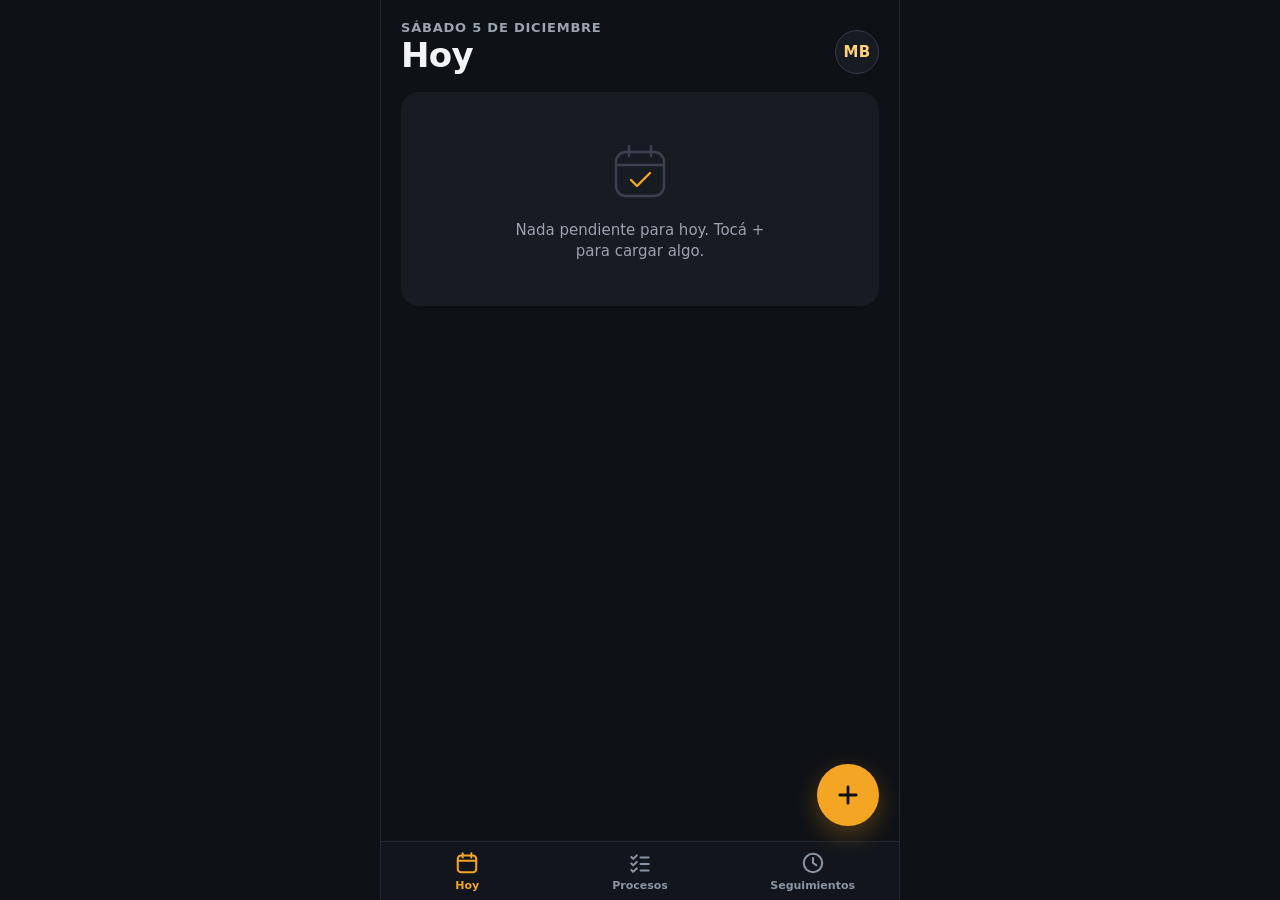
==== index.html @ b3d459c3 "Esqueleto PWA: tokens de diseño, pestañas, botón +, manifest, service worker y banner de instalación" ====
<!doctype html>
<html lang="es-UY">
<head>
  <meta charset="utf-8">
  <meta name="viewport" content="width=device-width, initial-scale=1, viewport-fit=cover">
  <title>Centro de Mando</title>
  <meta name="description" content="Tareas de hoy, procesos que se repiten y seguimientos.">

  <!-- Para que se comporte como app instalada en el iPhone -->
  <meta name="apple-mobile-web-app-capable" content="yes">
  <meta name="mobile-web-app-capable" content="yes">
  <meta name="apple-mobile-web-app-status-bar-style" content="black-translucent">
  <meta name="apple-mobile-web-app-title" content="Mando">
  <meta name="theme-color" content="#0E1116">

  <link rel="manifest" href="manifest.webmanifest">
  <link rel="apple-touch-icon" href="icons/apple-touch-icon-180.png">
  <link rel="icon" href="icons/icon.svg" type="image/svg+xml">

  <link rel="stylesheet" href="css/tokens.css">
  <link rel="stylesheet" href="css/app.css">
</head>
<body>
  <div class="app" id="app">
    <!-- Banner "Instalala en tu iPhone" (solo en Safari sin instalar) -->
    <div class="install-banner" id="install-banner" role="region" aria-label="Instalar la app" hidden>
      <svg viewBox="0 0 24 24" fill="none" stroke="currentColor" stroke-width="1.9" stroke-linecap="round" stroke-linejoin="round" aria-hidden="true">
        <path d="M12 3v12M8 7l4-4 4 4"/>
        <path d="M6 11v8.5A1.5 1.5 0 0 0 7.5 21h9a1.5 1.5 0 0 0 1.5-1.5V11"/>
      </svg>
      <p>Instalala en tu iPhone: <strong>Compartir → Agregar a inicio</strong></p>
      <button class="icon-btn" type="button" id="install-banner-close" aria-label="Descartar aviso de instalación">
        <svg viewBox="0 0 24 24" fill="none" stroke="currentColor" stroke-width="2" stroke-linecap="round" aria-hidden="true">
          <path d="M6 6l12 12M18 6L6 18"/>
        </svg>
      </button>
    </div>

    <!-- Acá se dibuja la sección activa -->
    <main class="content" id="view" tabindex="-1"></main>

    <button class="fab" type="button" id="fab" aria-label="Nueva tarea">
      <svg viewBox="0 0 24 24" fill="none" stroke="currentColor" stroke-width="2.4" stroke-linecap="round" aria-hidden="true">
        <path d="M12 5v14M5 12h14"/>
      </svg>
    </button>

    <nav class="tabbar" aria-label="Secciones">
      <button class="tab" type="button" data-tab="hoy">
        <svg viewBox="0 0 24 24" fill="none" stroke="currentColor" stroke-width="1.9" stroke-linecap="round" stroke-linejoin="round" aria-hidden="true">
          <rect x="3.5" y="5" width="17" height="15.5" rx="3"/>
          <path d="M3.5 10h17M8 3v4M16 3v4"/>
        </svg>
        <span>Hoy</span>
      </button>
      <button class="tab" type="button" data-tab="procesos">
        <svg viewBox="0 0 24 24" fill="none" stroke="currentColor" stroke-width="1.9" stroke-linecap="round" stroke-linejoin="round" aria-hidden="true">
          <path d="M4 6.5l1.7 1.7L9 5M4 12.5l1.7 1.7L9 11M4 18.5l1.7 1.7L9 17"/>
          <path d="M12.5 7h7.5M12.5 13h7.5M12.5 19h7.5"/>
        </svg>
        <span>Procesos</span>
      </button>
      <button class="tab" type="button" data-tab="seguimientos">
        <svg viewBox="0 0 24 24" fill="none" stroke="currentColor" stroke-width="1.9" stroke-linecap="round" stroke-linejoin="round" aria-hidden="true">
          <circle cx="12" cy="12" r="8.5"/>
          <path d="M12 7.5V12l3 2"/>
        </svg>
        <span>Seguimientos</span>
        <span class="tab__badge" id="badge-seguimientos" hidden></span>
      </button>
    </nav>
  </div>

  <div class="toast-root" id="toast-root" aria-live="polite"></div>

  <script type="module" src="js/app.js"></script>
</body>
</html>
---- css/tokens.css ----
/* Tokens de diseño: todos los colores, medidas y tiempos de la app en un solo lugar. */
:root {
  color-scheme: dark;

  /* Superficies */
  --bg: #0E1116;
  --surface: #171B22;
  --surface-2: #1A1F27;
  --tabbar: #12161C;
  --line: #222833;
  --line-strong: #343B48;

  /* Texto */
  --text: #F2F4F7;
  --text-muted: #9AA3AF;
  --text-done: #7D8696;
  --tab-inactive: #8B94A3;

  /* Acento y estados */
  --accent: #F5A524;
  --accent-soft: #3A2C10;
  --accent-text: #FFD27A;
  --on-accent: #0E1116;
  --danger: #FF7A6E;
  --danger-bg: #221517;
  --danger-border: #4D2420;
  --info: #9DBBFF;
  --badge-bg: #D63B3B;
  --badge-text: #FFFFFF;
  --check-border: #3A4250;
  --note: #D9C29A;
  --toast-bg: #2A303B;

  /* Colores por área: texto / fondo de etiqueta */
  --area-ventas: #8FB3FF;
  --area-ventas-bg: rgba(91, 141, 239, 0.16);
  --area-meta: #F7BC55;
  --area-meta-bg: rgba(245, 165, 36, 0.16);
  --area-pdv: #6FDCA6;
  --area-pdv-bg: rgba(63, 191, 127, 0.16);
  --area-carteleria: #CDB0FF;
  --area-carteleria-bg: rgba(185, 140, 245, 0.16);
  --area-relevamiento: #7FD8E0;
  --area-relevamiento-bg: rgba(127, 216, 224, 0.16);
  --area-otros: #C4C9D2;
  --area-otros-bg: #232935;

  /* Tipografía */
  --font: -apple-system, BlinkMacSystemFont, "SF Pro Text", system-ui, sans-serif;

  /* Formas */
  --radius-card: 18px;
  --radius-tile: 16px;
  --radius-chip: 20px;
  --radius-btn: 16px;
  --radius-sheet: 30px;

  /* Espaciado y medidas */
  --gutter: 20px;
  --gap: 18px;
  --tap: 44px;
  --tabbar-h: 58px;
  --fab-size: 62px;

  /* Zonas seguras (Dynamic Island, indicador de inicio) */
  --safe-top: env(safe-area-inset-top, 0px);
  --safe-right: env(safe-area-inset-right, 0px);
  --safe-bottom: env(safe-area-inset-bottom, 0px);
  --safe-left: env(safe-area-inset-left, 0px);

  /* Movimiento */
  --ease-out: cubic-bezier(0.22, 0.61, 0.36, 1);
  --dur: 250ms;
}
---- css/app.css ----
/* Estilos de la app. Los valores salen de tokens.css. */

*,
*::before,
*::after {
  box-sizing: border-box;
}

[hidden] {
  display: none !important;
}

html,
body {
  margin: 0;
  height: 100%;
  background: var(--bg);
  color: var(--text);
  font-family: var(--font);
  font-size: 16px;
  -webkit-text-size-adjust: 100%;
  -webkit-tap-highlight-color: transparent;
  -webkit-font-smoothing: antialiased;
}

/* El body queda fijo: el único que scrollea es el contenedor de contenido. */
body {
  position: fixed;
  inset: 0;
  overflow: hidden;
  overscroll-behavior: none;
}

button,
input,
select,
textarea {
  font: inherit;
  color: inherit;
}

/* Inputs a 16px como mínimo para que iOS no haga zoom al tocarlos. */
input,
select,
textarea {
  font-size: 16px;
}

button {
  cursor: pointer;
  touch-action: manipulation;
}

:focus-visible {
  outline: 2px solid var(--accent);
  outline-offset: 2px;
}

/* ---------- Estructura general ---------- */

.app {
  position: relative;
  height: 100%;
  max-width: 520px;
  margin: 0 auto;
  display: flex;
  flex-direction: column;
  background: var(--bg);
}

/* En la compu la app se ve como una columna centrada. */
@media (min-width: 560px) {
  .app {
    border-left: 1px solid var(--line);
    border-right: 1px solid var(--line);
  }
}

.content {
  flex: 1;
  min-height: 0;
  overflow-y: auto;
  overscroll-behavior: contain;
  -webkit-overflow-scrolling: touch;
  padding:
    calc(var(--safe-top) + 14px)
    calc(var(--gutter) + var(--safe-right))
    calc(var(--fab-size) + 36px)
    calc(var(--gutter) + var(--safe-left));
  outline: none;
}

/* Si el banner de instalación está arriba, él ya ocupa la zona segura. */
.app.has-banner .content {
  padding-top: 14px;
}

.view {
  display: flex;
  flex-direction: column;
  gap: var(--gap);
}

/* ---------- Encabezado de cada sección ---------- */

.view-header {
  display: flex;
  align-items: flex-end;
  justify-content: space-between;
  gap: 12px;
  padding-top: 6px;
}

.overline {
  margin: 0;
  font-size: 13px;
  font-weight: 600;
  text-transform: uppercase;
  letter-spacing: 0.06em;
  color: var(--text-muted);
}

.title {
  margin: 2px 0 0;
  font-size: 34px;
  font-weight: 700;
  line-height: 1.1;
  letter-spacing: -0.02em;
}

.avatar {
  flex: none;
  width: var(--tap);
  height: var(--tap);
  border-radius: 50%;
  border: 1px solid var(--line-strong);
  background: var(--surface);
  color: var(--accent-text);
  font-size: 15px;
  font-weight: 700;
  letter-spacing: 0.02em;
}

/* ---------- Tarjetas y estado vacío ---------- */

.card {
  background: var(--surface);
  border-radius: var(--radius-card);
  padding: 16px;
}

.empty {
  display: flex;
  flex-direction: column;
  align-items: center;
  gap: 12px;
  padding: 28px 16px;
  text-align: center;
  color: var(--text-muted);
  font-size: 15px;
  font-weight: 500;
  line-height: 1.4;
}

.empty svg {
  width: 72px;
  height: 72px;
}

.empty p {
  margin: 0;
  max-width: 260px;
}

/* ---------- Barra de pestañas ---------- */

.tabbar {
  flex: none;
  display: grid;
  grid-template-columns: repeat(3, 1fr);
  background: var(--tabbar);
  border-top: 1px solid var(--line);
  padding: 0 var(--safe-right) var(--safe-bottom) var(--safe-left);
}

.tab {
  position: relative;
  min-height: var(--tabbar-h);
  display: flex;
  flex-direction: column;
  align-items: center;
  justify-content: center;
  gap: 3px;
  border: 0;
  background: none;
  color: var(--tab-inactive);
  font-size: 11px;
  font-weight: 600;
  transition: color 150ms ease;
}

.tab svg {
  width: 26px;
  height: 26px;
}

.tab[aria-current="page"] {
  color: var(--accent);
}

/* Globito rojo con la cantidad de vencidos */
.tab__badge {
  position: absolute;
  top: 5px;
  left: calc(50% + 6px);
  min-width: 18px;
  height: 18px;
  padding: 0 5px;
  border-radius: 9px;
  background: var(--badge-bg);
  color: var(--badge-text);
  font-size: 11px;
  font-weight: 700;
  line-height: 18px;
  text-align: center;
}

/* ---------- Botón flotante "+" ---------- */

.fab {
  position: absolute;
  right: calc(var(--gutter) + var(--safe-right));
  bottom: calc(var(--tabbar-h) + var(--safe-bottom) + 16px);
  z-index: 10;
  width: var(--fab-size);
  height: var(--fab-size);
  border-radius: 50%;
  border: 0;
  display: grid;
  place-items: center;
  background: var(--accent);
  color: var(--on-accent);
  box-shadow: 0 8px 24px rgba(245, 165, 36, 0.32), 0 2px 6px rgba(0, 0, 0, 0.4);
  transition: transform 120ms ease;
}

.fab svg {
  width: 28px;
  height: 28px;
}

/* ---------- Feedback al tocar (reemplaza el resaltado gris de iOS) ---------- */

.tab:active,
.avatar:active,
.icon-btn:active {
  opacity: 0.7;
}

.fab:active {
  transform: scale(0.92);
}

/* ---------- Banner de instalación ---------- */

.install-banner {
  flex: none;
  display: flex;
  align-items: center;
  gap: 10px;
  padding:
    calc(var(--safe-top) + 8px)
    calc(var(--gutter) - 8px + var(--safe-right))
    8px
    calc(var(--gutter) + var(--safe-left));
  background: var(--surface-2);
  border-bottom: 1px solid var(--line);
  color: var(--text-muted);
  font-size: 13px;
  line-height: 1.35;
}

.install-banner svg {
  flex: none;
  width: 20px;
  height: 20px;
  color: var(--accent);
}

.install-banner p {
  flex: 1;
  margin: 0;
}

.install-banner strong {
  color: var(--text);
  font-weight: 600;
}

.icon-btn {
  flex: none;
  width: var(--tap);
  height: var(--tap);
  display: grid;
  place-items: center;
  border: 0;
  border-radius: 50%;
  background: none;
  color: var(--text-muted);
}

.icon-btn svg {
  width: 20px;
  height: 20px;
}

/* ---------- Toast ---------- */

.toast-root {
  position: fixed;
  left: 0;
  right: 0;
  bottom: calc(var(--tabbar-h) + var(--safe-bottom) + 12px);
  z-index: 50;
  display: flex;
  justify-content: center;
  padding: 0 calc(var(--gutter) + var(--safe-right)) 0 calc(var(--gutter) + var(--safe-left));
  pointer-events: none;
}

.toast {
  width: 100%;
  max-width: 480px;
  display: flex;
  align-items: center;
  justify-content: space-between;
  gap: 12px;
  min-height: 52px;
  padding: 6px 8px 6px 16px;
  border-radius: 14px;
  background: var(--toast-bg);
  color: var(--text);
  font-size: 15px;
  font-weight: 500;
  box-shadow: 0 10px 30px rgba(0, 0, 0, 0.45);
  pointer-events: auto;
  opacity: 0;
  transform: translateY(12px);
  transition: opacity 200ms var(--ease-out), transform 200ms var(--ease-out);
}

.toast.is-visible {
  opacity: 1;
  transform: none;
}

.toast__action {
  flex: none;
  min-height: var(--tap);
  padding: 0 10px;
  border: 0;
  border-radius: 10px;
  background: none;
  color: var(--accent);
  font-size: 15px;
  font-weight: 600;
}

/* ---------- Movimiento reducido ---------- */

@media (prefers-reduced-motion: reduce) {
  *,
  *::before,
  *::after {
    animation-duration: 0.01ms !important;
    animation-iteration-count: 1 !important;
    transition-duration: 0.01ms !important;
  }
}
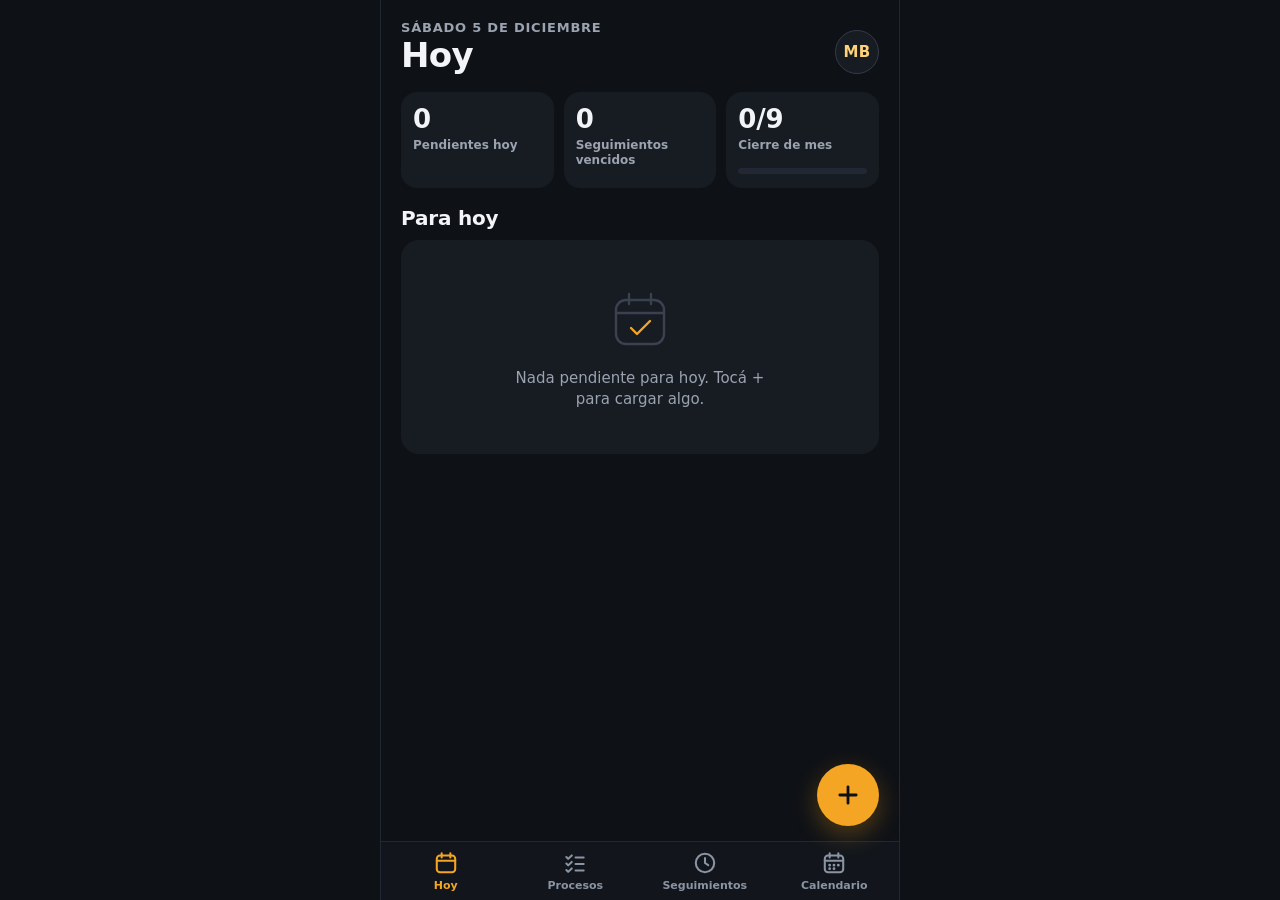
==== commit 8660c0d6: "Agregar pestaña Calendario: vistas Día, Semana laboral y Mes Co-Authored-By: Claude Opus 5.5 <norepl" ====
--- a/index.html
+++ b/index.html
@@ -68,6 +68,14 @@
         <span>Seguimientos</span>
         <span class="tab__badge" id="badge-seguimientos" hidden></span>
       </button>
+      <button class="tab" type="button" data-tab="calendario">
+        <svg viewBox="0 0 24 24" fill="none" stroke="currentColor" stroke-width="1.9" stroke-linecap="round" stroke-linejoin="round" aria-hidden="true">
+          <rect x="3.5" y="5" width="17" height="15.5" rx="3"/>
+          <path d="M3.5 10h17M8 3v4M16 3v4"/>
+          <path d="M8 14h.01M12 14h.01M16 14h.01M8 17.2h.01M12 17.2h.01" stroke-width="2.6"/>
+        </svg>
+        <span>Calendario</span>
+      </button>
     </nav>
   </div>
 
--- a/css/app.css
+++ b/css/app.css
@@ -177,7 +177,7 @@
 .tabbar {
   flex: none;
   display: grid;
-  grid-template-columns: repeat(3, 1fr);
+  grid-template-columns: repeat(4, 1fr);
   background: var(--tabbar);
   border-top: 1px solid var(--line);
   padding: 0 var(--safe-right) var(--safe-bottom) var(--safe-left);
@@ -280,7 +280,7 @@
   line-height: 1.35;
 }
 
-.install-banner svg {
+.install-banner > svg {
   flex: none;
   width: 20px;
   height: 20px;
@@ -321,7 +321,7 @@
   left: 0;
   right: 0;
   bottom: calc(var(--tabbar-h) + var(--safe-bottom) + 12px);
-  z-index: 50;
+  z-index: 200; /* por encima de los sheets */
   display: flex;
   justify-content: center;
   padding: 0 calc(var(--gutter) + var(--safe-right)) 0 calc(var(--gutter) + var(--safe-left));
@@ -366,6 +366,1465 @@
   font-weight: 600;
 }
 
+/* ---------- Secciones ---------- */
+
+.section {
+  display: flex;
+  flex-direction: column;
+}
+
+.section-head {
+  display: flex;
+  align-items: baseline;
+  gap: 10px;
+  margin-bottom: 10px;
+}
+
+.section-title {
+  flex: 1;
+  margin: 0;
+  font-size: 20px;
+  font-weight: 700;
+  letter-spacing: -0.01em;
+}
+
+.section-aside {
+  font-size: 13px;
+  font-weight: 600;
+  color: var(--text-muted);
+}
+
+/* Secciones plegables */
+.fold__summary {
+  list-style: none;
+  align-items: center;
+  min-height: var(--tap);
+  margin-bottom: 4px;
+  cursor: pointer;
+}
+
+.fold__summary::-webkit-details-marker {
+  display: none;
+}
+
+.fold__chevron {
+  display: grid;
+  place-items: center;
+  color: var(--text-muted);
+  transition: transform 200ms var(--ease-out);
+}
+
+.fold__chevron svg {
+  width: 18px;
+  height: 18px;
+}
+
+.fold[open] .fold__chevron {
+  transform: rotate(90deg);
+}
+
+/* ---------- Tiles de resumen ---------- */
+
+.tiles {
+  display: grid;
+  grid-template-columns: repeat(3, 1fr);
+  gap: 10px;
+}
+
+.tile {
+  display: flex;
+  flex-direction: column;
+  align-items: flex-start;
+  gap: 4px;
+  min-height: 96px;
+  padding: 12px 12px 14px;
+  border: 0;
+  border-radius: var(--radius-tile);
+  background: var(--surface);
+  color: var(--text);
+  text-align: left;
+  transition: transform 120ms ease;
+}
+
+button.tile:active {
+  transform: scale(0.97);
+}
+
+.tile__value {
+  font-size: 26px;
+  font-weight: 700;
+  letter-spacing: -0.01em;
+  font-variant-numeric: tabular-nums;
+}
+
+.tile__value--danger {
+  color: var(--danger);
+}
+
+.tile__label {
+  font-size: 12px;
+  font-weight: 600;
+  line-height: 1.25;
+  color: var(--text-muted);
+}
+
+.progress {
+  display: block;
+  width: 100%;
+  height: 6px;
+  margin-top: auto;
+  border-radius: 3px;
+  background: var(--line);
+  overflow: hidden;
+}
+
+.progress__bar {
+  display: block;
+  height: 100%;
+  border-radius: 3px;
+  background: var(--accent);
+  transition: width 300ms var(--ease-out);
+}
+
+/* ---------- Listas dentro de tarjetas ---------- */
+
+.card--list {
+  padding: 4px 0;
+  overflow: hidden; /* las filas tienen fondo propio: respetamos las esquinas redondeadas */
+}
+
+.list {
+  list-style: none;
+  margin: 0;
+}
+
+.list > li + li {
+  border-top: 1px solid var(--line);
+}
+
+/* ---------- Fila de tarea ---------- */
+
+/* La fila tiene dos capas: atrás las acciones de deslizar, adelante el contenido. */
+.task-row {
+  position: relative;
+  overflow: hidden;
+}
+
+.task-row__content {
+  position: relative;
+  z-index: 1;
+  display: flex;
+  align-items: center;
+  gap: 4px;
+  min-height: 60px;
+  padding: 4px 12px 4px 6px;
+  background: var(--surface);
+  touch-action: pan-y; /* el scroll vertical lo maneja el navegador; el horizontal, nosotros */
+  transition: transform 220ms var(--ease-out);
+}
+
+.task-row__actions {
+  position: absolute;
+  inset: 0 0 0 auto;
+  display: flex;
+}
+
+.swipe-action {
+  width: 84px;
+  border: 0;
+  font-size: 14px;
+  font-weight: 700;
+}
+
+.swipe-action--later {
+  background: var(--accent);
+  color: var(--on-accent);
+}
+
+.swipe-action--delete {
+  background: var(--badge-bg);
+  color: var(--badge-text);
+}
+
+.task-row.is-new {
+  animation: row-in 600ms var(--ease-out);
+}
+
+@keyframes row-in {
+  from {
+    opacity: 0;
+    transform: translateY(-6px);
+    background: var(--accent-soft);
+  }
+}
+
+/* El botón ocupa 44×44 aunque el círculo mida 28 */
+.check {
+  flex: none;
+  width: var(--tap);
+  height: var(--tap);
+  display: grid;
+  place-items: center;
+  padding: 0;
+  border: 0;
+  background: none;
+}
+
+.check__box {
+  width: 28px;
+  height: 28px;
+  display: grid;
+  place-items: center;
+  border: 2px solid var(--check-border);
+  border-radius: 50%;
+  color: transparent;
+  transition: background 150ms ease, border-color 150ms ease;
+}
+
+.check__box svg {
+  width: 18px;
+  height: 18px;
+}
+
+.check[aria-checked="true"] .check__box {
+  background: var(--accent);
+  border-color: var(--accent);
+  color: var(--on-accent);
+}
+
+.is-popping {
+  animation: pop 320ms var(--ease-out);
+}
+
+@keyframes pop {
+  0% { transform: scale(0.7); }
+  60% { transform: scale(1.15); }
+  100% { transform: scale(1); }
+}
+
+.task-row__main {
+  flex: 1;
+  min-width: 0;
+  min-height: var(--tap);
+  display: flex;
+  align-items: center;
+  gap: 10px;
+  padding: 8px 0 8px 4px;
+  border: 0;
+  background: none;
+  text-align: left;
+}
+
+.task-row__text {
+  flex: 1;
+  min-width: 0;
+  display: flex;
+  flex-direction: column;
+  gap: 6px;
+}
+
+.task-row__title {
+  font-size: 16px;
+  font-weight: 500;
+  line-height: 1.3;
+  overflow-wrap: anywhere;
+  transition: color 150ms ease;
+}
+
+.task-row.is-done .task-row__title {
+  color: var(--text-done);
+  text-decoration: line-through;
+}
+
+.task-row.is-done .tag {
+  opacity: 0.6;
+}
+
+.task-row__meta {
+  display: flex;
+  flex-wrap: wrap;
+  gap: 6px;
+}
+
+.task-row__meta:empty {
+  display: none;
+}
+
+.task-row__time {
+  flex: none;
+  font-size: 14px;
+  font-weight: 600;
+  color: var(--text-muted);
+  font-variant-numeric: tabular-nums;
+}
+
+.row-action {
+  flex: none;
+  min-height: var(--tap);
+  padding: 0 12px;
+  border: 1px solid var(--line-strong);
+  border-radius: 22px;
+  background: none;
+  color: var(--accent-text);
+  font-size: 13px;
+  font-weight: 600;
+}
+
+.row-action:active,
+.task-row__main:active,
+.followup-row:active {
+  opacity: 0.7;
+}
+
+/* ---------- Etiquetas ---------- */
+
+.tag {
+  display: inline-block;
+  padding: 3px 8px;
+  border-radius: 6px;
+  font-size: 12px;
+  font-weight: 600;
+  line-height: 1.3;
+}
+
+.tag--danger {
+  color: var(--danger);
+  background: rgba(255, 122, 110, 0.14);
+}
+
+.tag--muted {
+  color: var(--text-muted);
+  background: var(--area-otros-bg);
+}
+
+.date-pill {
+  flex: none;
+  padding: 4px 9px;
+  border-radius: 8px;
+  background: var(--area-otros-bg);
+  color: var(--text-muted);
+  font-size: 13px;
+  font-weight: 600;
+}
+
+.date-pill--today {
+  color: var(--accent-text);
+  background: var(--accent-soft);
+}
+
+.date-pill--danger {
+  color: var(--danger);
+  background: rgba(255, 122, 110, 0.14);
+}
+
+/* ---------- Fila de seguimiento (en Hoy) ---------- */
+
+.followup-row {
+  width: 100%;
+  min-height: 60px;
+  display: flex;
+  align-items: center;
+  gap: 12px;
+  padding: 10px 16px;
+  border: 0;
+  background: none;
+  text-align: left;
+}
+
+.followup-row__text {
+  flex: 1;
+  min-width: 0;
+  display: flex;
+  flex-direction: column;
+  gap: 3px;
+}
+
+.followup-row__title {
+  font-size: 15px;
+  font-weight: 600;
+  overflow-wrap: anywhere;
+}
+
+.followup-row__sub {
+  font-size: 13px;
+  color: var(--text-muted);
+  overflow-wrap: anywhere;
+}
+
+/* ---------- Bottom sheet ---------- */
+
+.sheet-backdrop {
+  position: fixed;
+  inset: 0;
+  z-index: 100;
+  background: rgba(0, 0, 0, 0);
+  transition: background var(--dur) var(--ease-out);
+}
+
+.sheet-backdrop.is-open {
+  background: rgba(0, 0, 0, 0.6);
+}
+
+.sheet {
+  position: absolute;
+  left: 0;
+  right: 0;
+  bottom: var(--keyboard, 0px);
+  max-width: 520px;
+  max-height: calc(var(--viewport-h, 100vh) - var(--safe-top) - 16px);
+  margin: 0 auto;
+  display: flex;
+  flex-direction: column;
+  background: var(--surface-2);
+  border-radius: var(--radius-sheet) var(--radius-sheet) 0 0;
+  box-shadow: 0 -10px 40px rgba(0, 0, 0, 0.4);
+  transform: translateY(100%);
+  transition: transform var(--dur) var(--ease-out);
+}
+
+.sheet-backdrop.is-open .sheet {
+  transform: translateY(0);
+}
+
+.sheet.is-dragging {
+  transition: none;
+}
+
+.sheet__header {
+  flex: none;
+  padding: 8px 12px 4px;
+  touch-action: none; /* el gesto de deslizar lo manejamos nosotros */
+}
+
+.sheet__handle {
+  width: 38px;
+  height: 5px;
+  margin: 0 auto 6px;
+  border-radius: 3px;
+  background: var(--line-strong);
+}
+
+.sheet__bar {
+  display: grid;
+  grid-template-columns: 1fr auto 1fr;
+  align-items: center;
+}
+
+.sheet__cancel {
+  justify-self: start;
+  min-height: var(--tap);
+  padding: 0 8px;
+  border: 0;
+  background: none;
+  color: var(--accent);
+  font-size: 16px;
+  font-weight: 500;
+}
+
+.sheet__title {
+  margin: 0;
+  font-size: 17px;
+  font-weight: 600;
+}
+
+.sheet__body {
+  flex: 1;
+  min-height: 0;
+  overflow-y: auto;
+  overscroll-behavior: contain;
+  padding: 10px calc(var(--gutter) + var(--safe-right)) calc(var(--safe-bottom) + 16px) calc(var(--gutter) + var(--safe-left));
+}
+
+/* ---------- Formularios ---------- */
+
+.form {
+  display: flex;
+  flex-direction: column;
+  gap: var(--gap);
+}
+
+.field {
+  display: flex;
+  flex-direction: column;
+  gap: 8px;
+  min-width: 0;
+}
+
+.field__label {
+  font-size: 13px;
+  font-weight: 600;
+  color: var(--text-muted);
+}
+
+.field-row {
+  display: grid;
+  grid-template-columns: 1fr 1fr;
+  gap: 12px;
+}
+
+.field__input {
+  width: 100%;
+  min-height: 48px;
+  padding: 12px 14px;
+  border: 1px solid var(--line-strong);
+  border-radius: 14px;
+  background: var(--bg);
+  color: var(--text);
+  font-size: 16px;
+  -webkit-appearance: none;
+  appearance: none;
+}
+
+.field__input::placeholder {
+  color: #6B7380;
+}
+
+.field__input:focus {
+  border-color: var(--accent);
+  outline: none;
+}
+
+.field__input--big {
+  min-height: 54px;
+  font-size: 18px;
+  font-weight: 500;
+}
+
+textarea.field__input {
+  min-height: 88px;
+  resize: vertical;
+  line-height: 1.4;
+}
+
+/* Fecha y hora: en iOS sin esto quedan sin alto cuando están vacíos */
+input[type="date"].field__input,
+input[type="time"].field__input {
+  display: block;
+  text-align: left;
+}
+
+input[type="date"].field__input::-webkit-date-and-time-value,
+input[type="time"].field__input::-webkit-date-and-time-value {
+  text-align: left;
+}
+
+/* ---------- Chips ---------- */
+
+.chips {
+  display: flex;
+  flex-wrap: wrap;
+  gap: 8px;
+}
+
+.chip {
+  min-height: var(--tap);
+  display: inline-flex;
+  align-items: center;
+  gap: 8px;
+  padding: 0 16px;
+  border: 1px solid var(--line-strong);
+  border-radius: 22px;
+  background: none;
+  color: var(--text);
+  font-size: 15px;
+  font-weight: 500;
+  transition: background 120ms ease, border-color 120ms ease, color 120ms ease;
+}
+
+.chip[aria-pressed="true"] {
+  border-color: var(--accent);
+  background: var(--accent-soft);
+  color: var(--accent-text);
+}
+
+.chip:active {
+  opacity: 0.7;
+}
+
+.chip__dot {
+  width: 8px;
+  height: 8px;
+  border-radius: 50%;
+}
+
+/* "Más detalles" plegable */
+.more summary {
+  list-style: none;
+  display: inline-flex;
+  align-items: center;
+  min-height: var(--tap);
+  color: var(--accent-text);
+  font-size: 15px;
+  font-weight: 600;
+  cursor: pointer;
+}
+
+.more summary::-webkit-details-marker {
+  display: none;
+}
+
+.more summary::after {
+  content: "";
+  width: 7px;
+  height: 7px;
+  margin-left: 10px;
+  border-right: 2px solid currentColor;
+  border-bottom: 2px solid currentColor;
+  transform: rotate(45deg) translateY(-3px);
+  transition: transform 200ms var(--ease-out);
+}
+
+.more[open] summary::after {
+  transform: rotate(-135deg) translateY(-1px);
+}
+
+.more__body {
+  display: flex;
+  flex-direction: column;
+  gap: var(--gap);
+  padding-top: 8px;
+}
+
+/* ---------- Botones grandes ---------- */
+
+.btn-primary {
+  min-height: 54px;
+  border: 0;
+  border-radius: var(--radius-btn);
+  background: var(--accent);
+  color: var(--on-accent);
+  font-size: 17px;
+  font-weight: 700;
+  transition: background 150ms ease, color 150ms ease, transform 120ms ease;
+}
+
+.btn-primary:disabled {
+  background: #2A303B;
+  color: #6B7380;
+  cursor: default;
+}
+
+.btn-primary:not(:disabled):active {
+  transform: scale(0.98);
+}
+
+.btn-danger {
+  min-height: 50px;
+  border: 1px solid var(--danger-border);
+  border-radius: var(--radius-btn);
+  background: none;
+  color: var(--danger);
+  font-size: 16px;
+  font-weight: 600;
+}
+
+.btn-danger.is-confirming {
+  background: var(--danger-bg);
+}
+
+/* ---------- Procesos: tarjeta del período ---------- */
+
+.process-card {
+  display: flex;
+  flex-direction: column;
+  gap: 12px;
+  padding: 18px;
+}
+
+.process-card__top {
+  display: flex;
+  align-items: flex-start;
+  justify-content: space-between;
+  gap: 12px;
+}
+
+.process-card__title {
+  margin: 0;
+  font-size: 20px;
+  font-weight: 700;
+  letter-spacing: -0.01em;
+}
+
+.process-card__sub {
+  margin: 4px 0 0;
+  font-size: 14px;
+  color: var(--text-muted);
+}
+
+.process-card__percent {
+  flex: none;
+  font-size: 34px;
+  font-weight: 700;
+  line-height: 1;
+  letter-spacing: -0.02em;
+  color: var(--accent);
+  font-variant-numeric: tabular-nums;
+}
+
+.progress--lg {
+  height: 8px;
+  margin-top: 0;
+  border-radius: 4px;
+}
+
+.process-card__legend {
+  display: flex;
+  align-items: center;
+  gap: 8px;
+  margin: 0;
+  font-size: 13px;
+  color: var(--text-muted);
+}
+
+.process-card__legend svg {
+  flex: none;
+  width: 16px;
+  height: 16px;
+}
+
+.process-card__legend.is-done {
+  color: var(--accent-text);
+  font-weight: 600;
+}
+
+.process-card__actions {
+  display: flex;
+  gap: 10px;
+}
+
+.process-card__actions .btn-secondary {
+  flex: 1;
+}
+
+.process-card.is-celebrating {
+  animation: celebrate 1.1s var(--ease-out);
+}
+
+.process-card.is-celebrating .process-card__percent {
+  animation: pop 500ms var(--ease-out);
+}
+
+@keyframes celebrate {
+  0% { box-shadow: 0 0 0 0 rgba(245, 165, 36, 0.55); }
+  100% { box-shadow: 0 0 0 22px rgba(245, 165, 36, 0); }
+}
+
+/* ---------- Procesos: grupos y pasos ---------- */
+
+.group-title {
+  flex: 1;
+  margin: 0;
+  font-size: 17px;
+  font-weight: 700;
+}
+
+.step-row {
+  width: 100%;
+  min-height: 56px;
+  display: flex;
+  align-items: flex-start;
+  gap: 14px;
+  padding: 15px 16px;
+  border: 0;
+  background: none;
+  text-align: left;
+}
+
+.step-row:active {
+  opacity: 0.7;
+}
+
+.step-check__box {
+  flex: none;
+  width: 26px;
+  height: 26px;
+  margin-top: -2px;
+  display: grid;
+  place-items: center;
+  border: 2px solid var(--check-border);
+  border-radius: 8px;
+  color: transparent;
+  transition: background 150ms ease, border-color 150ms ease;
+}
+
+.step-check__box svg {
+  width: 17px;
+  height: 17px;
+}
+
+.step-row[aria-checked="true"] .step-check__box {
+  background: var(--accent);
+  border-color: var(--accent);
+  color: var(--on-accent);
+}
+
+.step-row__text {
+  flex: 1;
+  min-width: 0;
+  display: flex;
+  flex-direction: column;
+  gap: 6px;
+}
+
+.step-row__title {
+  font-size: 16px;
+  font-weight: 500;
+  line-height: 1.35;
+  overflow-wrap: anywhere;
+}
+
+.step-row.is-done .step-row__title {
+  color: var(--text-done);
+  text-decoration: line-through;
+}
+
+.step-row__note {
+  display: flex;
+  align-items: flex-start;
+  gap: 6px;
+  font-size: 13px;
+  line-height: 1.4;
+  color: var(--note);
+}
+
+.step-row__note svg {
+  flex: none;
+  width: 15px;
+  height: 15px;
+  margin-top: 1px;
+}
+
+.step-row.is-done .step-row__note {
+  opacity: 0.6;
+}
+
+/* ---------- Historial ---------- */
+
+.history-row {
+  display: flex;
+  flex-direction: column;
+  gap: 3px;
+  padding: 12px 16px;
+}
+
+.history-row__title {
+  font-size: 15px;
+  font-weight: 600;
+}
+
+.history-row__sub {
+  font-size: 13px;
+  color: var(--text-muted);
+}
+
+.history-row__sub.is-done {
+  color: var(--accent-text);
+}
+
+.hint {
+  margin: 0;
+  font-size: 13px;
+  line-height: 1.45;
+  color: var(--text-muted);
+}
+
+/* ---------- Botones secundarios ---------- */
+
+.btn-secondary {
+  min-height: var(--tap);
+  display: inline-flex;
+  align-items: center;
+  justify-content: center;
+  gap: 8px;
+  padding: 0 16px;
+  border: 1px solid var(--line-strong);
+  border-radius: 14px;
+  background: none;
+  color: var(--text);
+  font-size: 15px;
+  font-weight: 600;
+}
+
+.btn-secondary svg {
+  width: 18px;
+  height: 18px;
+}
+
+.btn-secondary:active,
+.btn-text:active {
+  opacity: 0.7;
+}
+
+.btn-add {
+  min-height: 50px;
+  border-style: dashed;
+  color: var(--accent-text);
+}
+
+.btn-text {
+  align-self: flex-start;
+  min-height: var(--tap);
+  display: inline-flex;
+  align-items: center;
+  gap: 6px;
+  padding: 0 4px;
+  border: 0;
+  background: none;
+  color: var(--accent-text);
+  font-size: 15px;
+  font-weight: 600;
+}
+
+.btn-text svg {
+  width: 18px;
+  height: 18px;
+}
+
+.icon-btn:disabled {
+  opacity: 0.3;
+  cursor: default;
+}
+
+/* ---------- Editor de plantillas ---------- */
+
+.editor-groups {
+  display: flex;
+  flex-direction: column;
+  gap: 14px;
+}
+
+.editor-group {
+  display: flex;
+  flex-direction: column;
+  gap: 14px;
+  padding: 14px;
+  border-radius: var(--radius-tile);
+  background: var(--surface);
+}
+
+.editor-row {
+  display: flex;
+  align-items: flex-end;
+  gap: 4px;
+}
+
+.editor-row > .field,
+.editor-row > .field__input {
+  flex: 1;
+  min-width: 0;
+}
+
+.editor-row__buttons {
+  flex: none;
+  display: flex;
+}
+
+.editor-steps {
+  list-style: none;
+  margin: 0;
+  padding: 0;
+  display: flex;
+  flex-direction: column;
+  gap: 12px;
+}
+
+.editor-step {
+  display: flex;
+  flex-direction: column;
+  gap: 6px;
+  padding-top: 12px;
+  border-top: 1px solid var(--line);
+}
+
+.editor-step .editor-row {
+  align-items: center;
+}
+
+textarea.field__input--auto {
+  min-height: 48px;
+  resize: none;
+  overflow: hidden;
+  line-height: 1.35;
+}
+
+textarea.field__input--auto.field__input--note {
+  min-height: 44px;
+}
+
+.field__input--note {
+  min-height: 44px;
+  padding: 10px 12px;
+  color: var(--note);
+}
+
+select.field__input {
+  background-image: linear-gradient(45deg, transparent 50%, var(--text-muted) 50%),
+    linear-gradient(135deg, var(--text-muted) 50%, transparent 50%);
+  background-position: calc(100% - 20px) 50%, calc(100% - 14px) 50%;
+  background-size: 6px 6px;
+  background-repeat: no-repeat;
+  padding-right: 36px;
+}
+
+/* ---------- Seguimientos ---------- */
+
+/* Oculto a la vista pero leído por VoiceOver */
+.visually-hidden {
+  position: absolute;
+  width: 1px;
+  height: 1px;
+  margin: -1px;
+  padding: 0;
+  overflow: hidden;
+  clip: rect(0 0 0 0);
+  white-space: nowrap;
+  border: 0;
+}
+
+.chip__count {
+  min-width: 20px;
+  padding: 1px 6px;
+  border-radius: 10px;
+  background: var(--line);
+  color: var(--text-muted);
+  font-size: 12px;
+  font-weight: 700;
+  text-align: center;
+}
+
+.chip[aria-pressed="true"] .chip__count {
+  background: rgba(245, 165, 36, 0.22);
+  color: var(--accent-text);
+}
+
+.fu-list {
+  list-style: none;
+  margin: 0;
+  padding: 0;
+  display: flex;
+  flex-direction: column;
+  gap: 12px;
+}
+
+.fu-card {
+  border: 1px solid transparent;
+  border-radius: var(--radius-card);
+  background: var(--surface);
+}
+
+.fu-card.is-overdue {
+  border-color: var(--danger-border);
+  background: var(--danger-bg);
+}
+
+.fu-card__main {
+  width: 100%;
+  display: flex;
+  flex-direction: column;
+  gap: 10px;
+  padding: 16px 16px 12px;
+  border: 0;
+  background: none;
+  text-align: left;
+}
+
+button.fu-card__main:active {
+  opacity: 0.7;
+}
+
+.fu-card__top {
+  display: flex;
+  align-items: flex-start;
+  justify-content: space-between;
+  gap: 12px;
+}
+
+.fu-card__heading {
+  min-width: 0;
+  display: flex;
+  flex-direction: column;
+  align-items: flex-start;
+  gap: 6px;
+}
+
+.fu-card__title {
+  margin: 0;
+  font-size: 16px;
+  font-weight: 600;
+  line-height: 1.3;
+  overflow-wrap: anywhere;
+}
+
+.fu-card__next {
+  display: flex;
+  align-items: flex-start;
+  gap: 8px;
+  margin: 0;
+  font-size: 14px;
+  line-height: 1.4;
+  color: var(--text);
+}
+
+.fu-card__next svg {
+  flex: none;
+  width: 16px;
+  height: 16px;
+  margin-top: 2px;
+  color: var(--text-muted);
+}
+
+.fu-card__footer {
+  display: flex;
+  align-items: center;
+  justify-content: space-between;
+  gap: 10px;
+  padding: 4px 8px 8px 16px;
+}
+
+.owner-pill {
+  min-width: 0;
+  padding: 4px 10px;
+  border-radius: 8px;
+  font-size: 13px;
+  font-weight: 600;
+  overflow: hidden;
+  text-overflow: ellipsis;
+  white-space: nowrap;
+}
+
+.owner-pill--me {
+  color: var(--accent-text);
+  background: var(--accent-soft);
+}
+
+.owner-pill--other {
+  color: var(--info);
+  background: rgba(157, 187, 255, 0.14);
+}
+
+.fu-resolve {
+  flex: none;
+  min-height: var(--tap);
+  display: inline-flex;
+  align-items: center;
+  gap: 6px;
+  padding: 0 10px;
+  border: 0;
+  border-radius: 12px;
+  background: none;
+  color: var(--text-muted);
+  font-size: 14px;
+  font-weight: 600;
+}
+
+.fu-resolve svg {
+  width: 18px;
+  height: 18px;
+}
+
+.fu-resolve:active {
+  opacity: 0.7;
+}
+
+.followup-row__title.is-resolved {
+  color: var(--text-done);
+}
+
+/* ---------- Detalle de seguimiento ---------- */
+
+.sheet-section {
+  display: flex;
+  flex-direction: column;
+  gap: 12px;
+}
+
+.sheet-section__title {
+  margin: 0;
+  font-size: 15px;
+  font-weight: 700;
+  color: var(--text);
+}
+
+.form-group {
+  display: flex;
+  flex-direction: column;
+  gap: 12px;
+}
+
+.form-group--wide {
+  gap: var(--gap);
+}
+
+.resolved-banner {
+  display: flex;
+  align-items: center;
+  justify-content: space-between;
+  gap: 12px;
+  padding: 12px 12px 12px 16px;
+  border-radius: 14px;
+  background: var(--accent-soft);
+  color: var(--accent-text);
+  font-size: 15px;
+  font-weight: 600;
+}
+
+.log-list {
+  list-style: none;
+  margin: 0;
+  padding: 0;
+  display: flex;
+  flex-direction: column;
+}
+
+.log-row {
+  display: flex;
+  gap: 12px;
+  padding: 10px 0;
+  border-top: 1px solid var(--line);
+  font-size: 14px;
+  line-height: 1.4;
+}
+
+.log-row:first-child {
+  border-top: 0;
+  padding-top: 0;
+}
+
+.log-row__date {
+  flex: none;
+  width: 52px;
+  color: var(--text-muted);
+  font-weight: 600;
+}
+
+.log-row__text {
+  flex: 1;
+  min-width: 0;
+  overflow-wrap: anywhere;
+}
+
+/* ---------- Ajustes ---------- */
+
+.view-header--back {
+  align-items: flex-start;
+}
+
+.back-btn {
+  min-height: var(--tap);
+  display: inline-flex;
+  align-items: center;
+  gap: 2px;
+  margin-left: -10px;
+  padding: 0 10px 0 4px;
+  border: 0;
+  background: none;
+  color: var(--accent);
+  font-size: 16px;
+  font-weight: 500;
+}
+
+.back-btn svg {
+  width: 22px;
+  height: 22px;
+}
+
+.back-btn:active {
+  opacity: 0.7;
+}
+
+.settings-row {
+  width: 100%;
+  min-height: 54px;
+  display: flex;
+  align-items: center;
+  gap: 12px;
+  padding: 8px 12px 8px 16px;
+  border: 0;
+  background: none;
+  text-align: left;
+}
+
+.settings-row:active {
+  opacity: 0.7;
+}
+
+.settings-row__label {
+  flex: 1;
+  min-width: 0;
+  font-size: 16px;
+  font-weight: 500;
+}
+
+.settings-row__value {
+  color: var(--text-muted);
+  font-size: 15px;
+  font-weight: 600;
+}
+
+.settings-row__chevron {
+  display: grid;
+  color: var(--text-muted);
+}
+
+.settings-row__chevron svg {
+  width: 18px;
+  height: 18px;
+}
+
+.settings-card {
+  display: flex;
+  flex-direction: column;
+  gap: 12px;
+}
+
+.settings-line {
+  display: flex;
+  align-items: center;
+  justify-content: space-between;
+  min-height: var(--tap);
+}
+
+.area-dot {
+  flex: none;
+  width: 12px;
+  height: 12px;
+  border-radius: 50%;
+}
+
+.button-row {
+  display: flex;
+  flex-wrap: wrap;
+  gap: 10px;
+}
+
+.button-row .btn-secondary {
+  flex: 1 1 180px;
+}
+
+.btn-secondary:disabled {
+  opacity: 0.4;
+  cursor: default;
+}
+
+.backup-status {
+  margin: 0;
+  font-size: 15px;
+  line-height: 1.45;
+  color: var(--text);
+}
+
+.backup-status.is-warning {
+  color: var(--accent-text);
+}
+
+.import-summary__title {
+  margin: 0;
+  font-size: 16px;
+  font-weight: 600;
+}
+
+.import-summary {
+  margin: 0;
+  padding-left: 20px;
+  color: var(--text-muted);
+  line-height: 1.6;
+}
+
+.done-day::first-letter {
+  text-transform: uppercase;
+}
+
+/* Muestras de color */
+.swatches {
+  display: flex;
+  flex-wrap: wrap;
+  gap: 6px;
+}
+
+.swatch {
+  width: var(--tap);
+  height: var(--tap);
+  display: grid;
+  place-items: center;
+  border: 2px solid transparent;
+  border-radius: 50%;
+  background: none;
+}
+
+.swatch .area-dot {
+  width: 26px;
+  height: 26px;
+}
+
+.swatch[aria-pressed="true"] {
+  border-color: var(--accent);
+}
+
+.area-preview {
+  padding: 4px 0;
+}
+
+/* Interruptor (badge del ícono) */
+.switch-row {
+  width: 100%;
+  display: flex;
+  align-items: center;
+  gap: 14px;
+  padding: 0;
+  border: 0;
+  background: none;
+  text-align: left;
+}
+
+.switch-row__text {
+  flex: 1;
+  display: flex;
+  flex-direction: column;
+  gap: 4px;
+}
+
+.switch {
+  flex: none;
+  position: relative;
+  width: 51px;
+  height: 31px;
+  border-radius: 16px;
+  background: var(--line-strong);
+  transition: background 200ms ease;
+}
+
+.switch__knob {
+  position: absolute;
+  top: 2px;
+  left: 2px;
+  width: 27px;
+  height: 27px;
+  border-radius: 50%;
+  background: #FFFFFF;
+  box-shadow: 0 2px 4px rgba(0, 0, 0, 0.3);
+  transition: transform 200ms var(--ease-out);
+}
+
+.switch-row[aria-checked="true"] .switch {
+  background: var(--accent);
+}
+
+.switch-row[aria-checked="true"] .switch__knob {
+  transform: translateX(20px);
+}
+
+/* Entrada suave al cambiar de pantalla */
+.view-enter {
+  animation: view-in 200ms var(--ease-out);
+}
+
+@keyframes view-in {
+  from {
+    opacity: 0;
+    transform: translateY(6px);
+  }
+}
+
 /* ---------- Movimiento reducido ---------- */
 
 @media (prefers-reduced-motion: reduce) {
@@ -377,3 +1836,557 @@
     transition-duration: 0.01ms !important;
   }
 }
+
+/* ---------- Calendario ---------- */
+
+/* El calendario ocupa todo el alto: arriba fijo, abajo scrollea la grilla. */
+.content--fill {
+  display: flex;
+  flex-direction: column;
+  overflow: hidden;
+  padding-bottom: 0;
+}
+
+.content--fill > .view {
+  flex: 1;
+  min-height: 0;
+}
+
+.cal {
+  gap: 12px;
+}
+
+.cal__toolbar {
+  display: flex;
+  flex-direction: column;
+  gap: 8px;
+}
+
+.cal__scroll {
+  flex: 1;
+  min-height: 0;
+  overflow-y: auto;
+  overscroll-behavior: contain;
+  -webkit-overflow-scrolling: touch;
+  scrollbar-width: none; /* así las columnas quedan alineadas con los encabezados */
+  margin: 0 calc(-1 * (var(--gutter) + var(--safe-right))) 0 calc(-1 * (var(--gutter) + var(--safe-left)));
+  padding: 8px calc(var(--gutter) + var(--safe-right)) calc(var(--fab-size) + 36px) calc(var(--gutter) + var(--safe-left));
+}
+
+.cal__scroll::-webkit-scrollbar {
+  display: none;
+}
+
+/* Selector Día · Semana · Mes */
+.segmented {
+  display: grid;
+  grid-template-columns: repeat(3, 1fr);
+  gap: 3px;
+  padding: 3px;
+  border-radius: 14px;
+  background: var(--surface);
+}
+
+.segmented__btn {
+  min-height: var(--tap);
+  border: 0;
+  border-radius: 11px;
+  background: none;
+  color: var(--text-muted);
+  font-size: 15px;
+  font-weight: 600;
+  transition: background 120ms ease, color 120ms ease;
+}
+
+.segmented__btn[aria-pressed="true"] {
+  background: var(--accent-soft);
+  color: var(--accent-text);
+}
+
+/* ‹ Lunes 12 de octubre › [Hoy] */
+.cal-nav {
+  display: flex;
+  align-items: center;
+  gap: 2px;
+  margin: 0 -10px;
+}
+
+.cal-nav .icon-btn {
+  color: var(--text);
+}
+
+.cal-nav__label {
+  flex: 1;
+  min-width: 0;
+  margin: 0;
+  font-size: 17px;
+  font-weight: 700;
+  text-align: center;
+  overflow: hidden;
+  text-overflow: ellipsis;
+  white-space: nowrap;
+}
+
+.cal-nav__today {
+  min-height: var(--tap);
+  margin: 0 10px 0 4px;
+  padding: 0 14px;
+  border: 1px solid var(--line-strong);
+  border-radius: 22px;
+  background: none;
+  color: var(--accent-text);
+  font-size: 15px;
+  font-weight: 600;
+}
+
+.cal-nav__today:disabled {
+  color: var(--text-muted);
+  opacity: 0.5;
+}
+
+/* "Todo el día" (vista Día) */
+.cal-allday {
+  display: flex;
+  flex-direction: column;
+  gap: 6px;
+  max-height: 30vh;
+  overflow-y: auto;
+}
+
+.cal-allday__label {
+  font-size: 12px;
+  font-weight: 600;
+  text-transform: uppercase;
+  letter-spacing: 0.06em;
+  color: var(--text-muted);
+}
+
+.cal-allday__list {
+  display: flex;
+  flex-direction: column;
+  gap: 6px;
+  margin: 0;
+  padding: 0;
+  list-style: none;
+}
+
+/* Bloques, chips y barritas: el color sale del área (--area / --area-bg) */
+.cal-block,
+.cal-chip,
+.cal-mini {
+  display: flex;
+  align-items: center;
+  gap: 6px;
+  min-width: 0;
+  border: 0;
+  border-left: 3px solid var(--area);
+  border-radius: 8px;
+  background: var(--area-bg);
+  color: var(--text);
+  text-align: left;
+}
+
+.cal-chip {
+  width: 100%;
+  min-height: var(--tap);
+  padding: 0 12px;
+  font-size: 15px;
+  font-weight: 500;
+}
+
+.cal-block svg,
+.cal-chip svg,
+.cal-row svg {
+  flex: none;
+  width: 15px;
+  height: 15px;
+  color: var(--area);
+}
+
+.cal-block__title,
+.cal-chip__title,
+.cal-row__title {
+  min-width: 0;
+  overflow: hidden;
+  text-overflow: ellipsis;
+  white-space: nowrap;
+}
+
+.is-done .cal-block__title,
+.is-done .cal-chip__title,
+.is-done .cal-row__title,
+.cal-mini.is-done {
+  color: var(--text-done);
+  text-decoration: line-through;
+}
+
+.cal-block.is-overdue,
+.cal-chip.is-overdue,
+.cal-mini.is-overdue,
+.cal-row.is-overdue {
+  border-left-color: var(--danger);
+}
+
+.cal-block.is-overdue svg,
+.cal-chip.is-overdue svg,
+.cal-row.is-overdue svg {
+  color: var(--danger);
+}
+
+/* Encabezado de la semana: lun 12 · mar 13 … */
+.cal-week-top {
+  display: flex;
+  flex-direction: column;
+  gap: 6px;
+}
+
+.cal-week-head,
+.cal-week-allday {
+  display: grid;
+  grid-template-columns: 40px repeat(5, minmax(0, 1fr));
+  gap: 0 4px;
+}
+
+.cal-week-head__day {
+  min-height: var(--tap);
+  display: flex;
+  flex-direction: column;
+  align-items: center;
+  justify-content: center;
+  gap: 1px;
+  border: 0;
+  border-radius: 12px;
+  background: none;
+  color: var(--text-muted);
+}
+
+.cal-week-head__name {
+  font-size: 12px;
+  font-weight: 600;
+  text-transform: uppercase;
+  letter-spacing: 0.04em;
+}
+
+.cal-week-head__num {
+  min-width: 30px;
+  height: 30px;
+  border-radius: 15px;
+  display: grid;
+  place-items: center;
+  color: var(--text);
+  font-size: 17px;
+  font-weight: 700;
+}
+
+.cal-week-head__day.is-today .cal-week-head__name {
+  color: var(--accent-text);
+}
+
+.cal-week-head__day.is-today .cal-week-head__num {
+  background: var(--accent);
+  color: var(--on-accent);
+}
+
+.cal-week-allday__label {
+  align-self: center;
+  font-size: 11px;
+  font-weight: 600;
+  color: var(--text-muted);
+}
+
+.cal-week-allday__cell {
+  min-width: 0;
+  min-height: var(--tap);
+  display: flex;
+  flex-direction: column;
+  justify-content: center;
+  gap: 3px;
+  padding: 3px;
+  border: 0;
+  border-radius: 10px;
+  background: var(--surface);
+  text-align: left;
+}
+
+.cal-mini {
+  display: block;
+  padding: 2px 4px;
+  border-left-width: 2px;
+  border-radius: 5px;
+  font-size: 11px;
+  font-weight: 500;
+  line-height: 1.3;
+  overflow: hidden;
+  text-overflow: ellipsis;
+  white-space: nowrap;
+}
+
+.cal-more {
+  padding-left: 4px;
+  font-size: 11px;
+  font-weight: 700;
+  color: var(--text-muted);
+}
+
+.cal-hint {
+  align-self: flex-start;
+  min-height: var(--tap);
+  display: inline-flex;
+  align-items: center;
+  gap: 4px;
+  padding: 0 14px;
+  border: 0;
+  border-radius: 22px;
+  background: var(--surface);
+  color: var(--text-muted);
+  font-size: 13px;
+  font-weight: 600;
+}
+
+.cal-hint svg {
+  width: 14px;
+  height: 14px;
+}
+
+/* Grilla de horas */
+.cal-grid {
+  display: grid;
+  grid-template-columns: 40px repeat(var(--cols), minmax(0, 1fr));
+  gap: 0 4px;
+}
+
+.cal-grid__hours {
+  display: flex;
+  flex-direction: column;
+}
+
+.cal-grid__hour {
+  height: var(--hour-h);
+  flex: none;
+  font-size: 11px;
+  font-weight: 600;
+  color: var(--text-muted);
+  font-variant-numeric: tabular-nums;
+  transform: translateY(-7px); /* el número queda a la altura de su línea */
+}
+
+.cal-col {
+  position: relative;
+  display: flex;
+  flex-direction: column;
+}
+
+.cal-col.is-today {
+  background: rgba(245, 165, 36, 0.04);
+}
+
+.cal-slot {
+  height: var(--hour-h);
+  flex: none;
+  border: 0;
+  border-top: 1px solid var(--line);
+  border-radius: 0;
+  background: none;
+}
+
+.cal-slot:active {
+  background: var(--accent-soft);
+}
+
+.cal-block {
+  position: absolute;
+  z-index: 1;
+  padding: 0 8px;
+  font-size: 13px;
+  font-weight: 600;
+  overflow: hidden;
+}
+
+.cal-grid--week .cal-block {
+  padding: 0 4px;
+  border-left-width: 2px;
+  border-radius: 6px;
+  font-size: 11px;
+}
+
+.cal-grid--week .cal-block svg {
+  display: none;
+}
+
+.cal-block:active,
+.cal-chip:active,
+.cal-row:active,
+.cal-week-allday__cell:active,
+.cal-week-head__day:active,
+.cal-day:active,
+.cal-hint:active,
+.segmented__btn:active,
+.cal-nav__today:active {
+  opacity: 0.7;
+}
+
+/* Línea de "ahora" */
+.cal-now {
+  position: absolute;
+  z-index: 2;
+  left: 0;
+  right: 0;
+  height: 2px;
+  background: var(--accent);
+  pointer-events: none;
+}
+
+.cal-now::before {
+  content: "";
+  position: absolute;
+  left: -5px;
+  top: -4px;
+  width: 10px;
+  height: 10px;
+  border-radius: 50%;
+  background: var(--accent);
+}
+
+/* Vista Mes */
+.cal-month-wrap {
+  display: flex;
+  flex-direction: column;
+  gap: var(--gap);
+}
+
+.cal-month {
+  display: grid;
+  grid-template-columns: repeat(7, minmax(0, 1fr));
+  gap: 4px;
+}
+
+.cal-month__name {
+  padding-bottom: 4px;
+  font-size: 12px;
+  font-weight: 600;
+  text-align: center;
+  color: var(--text-muted);
+}
+
+.cal-day {
+  min-height: 52px;
+  display: flex;
+  flex-direction: column;
+  align-items: center;
+  gap: 4px;
+  padding: 6px 0 4px;
+  border: 1px solid transparent;
+  border-radius: 12px;
+  background: var(--surface);
+  color: var(--text);
+}
+
+.cal-day.is-other {
+  background: none;
+  color: var(--text-done);
+}
+
+.cal-day[aria-pressed="true"] {
+  border-color: var(--accent);
+  background: var(--accent-soft);
+}
+
+.cal-day__num {
+  min-width: 26px;
+  height: 26px;
+  border-radius: 13px;
+  display: grid;
+  place-items: center;
+  font-size: 15px;
+  font-weight: 600;
+  font-variant-numeric: tabular-nums;
+}
+
+.cal-day.is-today .cal-day__num {
+  background: var(--accent);
+  color: var(--on-accent);
+  font-weight: 700;
+}
+
+.cal-day__dots {
+  display: flex;
+  gap: 3px;
+  min-height: 6px;
+}
+
+.cal-day__dot {
+  width: 6px;
+  height: 6px;
+  border-radius: 50%;
+}
+
+/* Lista del día elegido (debajo del mes) */
+.cal-agenda {
+  display: flex;
+  flex-direction: column;
+  gap: 10px;
+}
+
+.cal-agenda .section-head {
+  align-items: center;
+  margin-bottom: 0;
+}
+
+.cal-agenda .btn-add {
+  width: 100%;
+}
+
+.cal-agenda__list {
+  margin: 0;
+  list-style: none;
+}
+
+.cal-agenda__list li + li {
+  border-top: 1px solid var(--line);
+}
+
+.cal-row {
+  width: 100%;
+  min-height: 52px;
+  display: flex;
+  align-items: center;
+  gap: 10px;
+  padding: 8px 16px 8px 13px;
+  border: 0;
+  border-left: 3px solid var(--area);
+  background: none;
+  color: var(--text);
+  font-size: 15px;
+  font-weight: 500;
+  text-align: left;
+}
+
+.cal-row__time {
+  flex: none;
+  width: 52px;
+  font-size: 13px;
+  font-weight: 600;
+  color: var(--text-muted);
+  font-variant-numeric: tabular-nums;
+}
+
+.cal-row__title {
+  flex: 1;
+}
+
+.cal-row__area {
+  flex: none;
+  max-width: 34%;
+  overflow: hidden;
+  text-overflow: ellipsis;
+  white-space: nowrap;
+  font-size: 12px;
+  font-weight: 600;
+  color: var(--area);
+}
+
+.cal-agenda__empty {
+  margin: 0;
+  color: var(--text-muted);
+  font-size: 15px;
+}
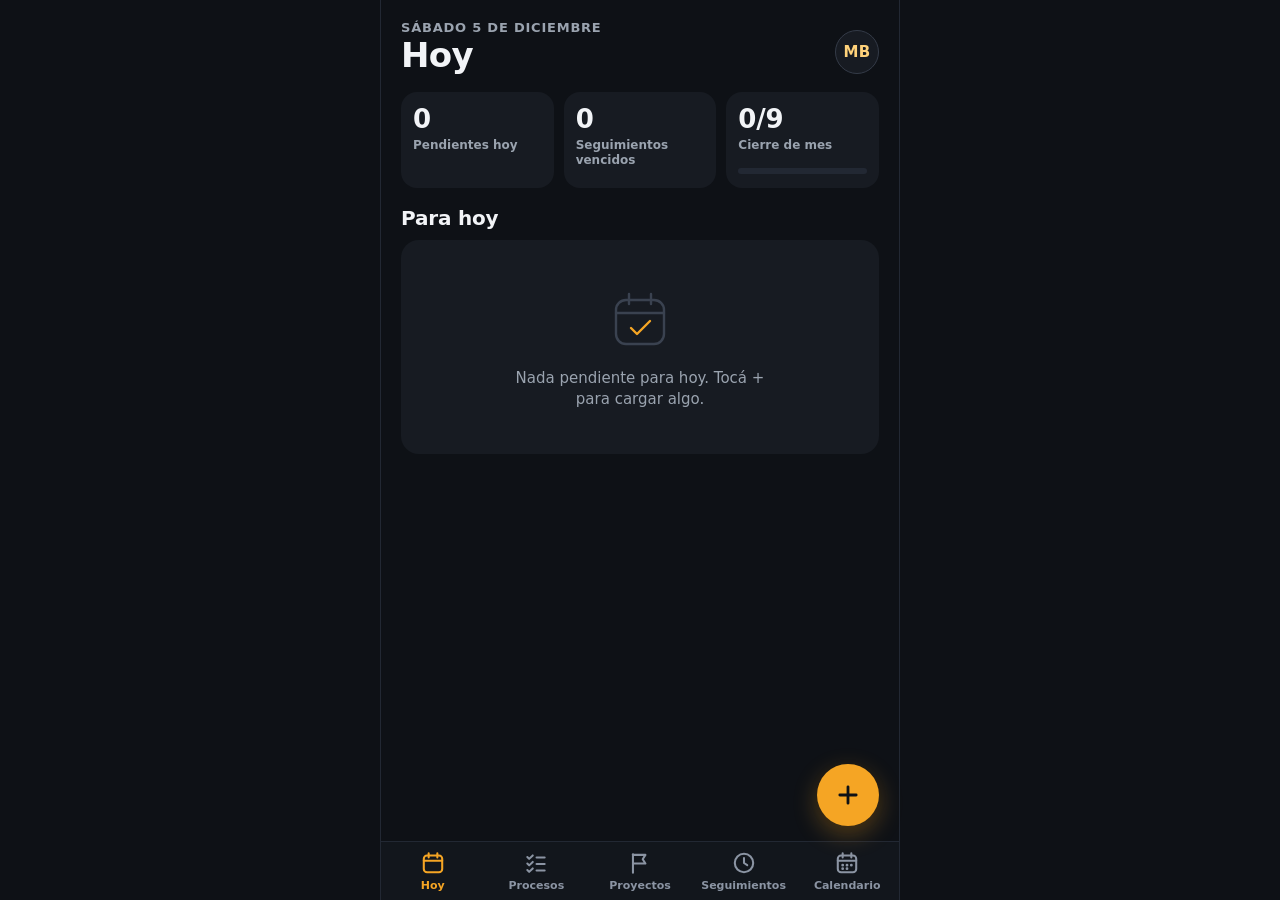
==== commit f9167a81: "Pestaña Proyectos: números, vistas, ficha del PDV y tarjeta de prioridad en Hoy Co-Authored-By: Clau" ====
--- a/index.html
+++ b/index.html
@@ -60,6 +60,13 @@
         </svg>
         <span>Procesos</span>
       </button>
+      <button class="tab" type="button" data-tab="proyectos">
+        <svg viewBox="0 0 24 24" fill="none" stroke="currentColor" stroke-width="1.9" stroke-linecap="round" stroke-linejoin="round" aria-hidden="true">
+          <path d="M5.5 21V4"/>
+          <path d="M5.5 4.5h11.5l-2.5 4 2.5 4H5.5"/>
+        </svg>
+        <span>Proyectos</span>
+      </button>
       <button class="tab" type="button" data-tab="seguimientos">
         <svg viewBox="0 0 24 24" fill="none" stroke="currentColor" stroke-width="1.9" stroke-linecap="round" stroke-linejoin="round" aria-hidden="true">
           <circle cx="12" cy="12" r="8.5"/>
--- a/css/app.css
+++ b/css/app.css
@@ -177,7 +177,7 @@
 .tabbar {
   flex: none;
   display: grid;
-  grid-template-columns: repeat(4, 1fr);
+  grid-template-columns: repeat(5, 1fr);
   background: var(--tabbar);
   border-top: 1px solid var(--line);
   padding: 0 var(--safe-right) var(--safe-bottom) var(--safe-left);
@@ -2390,3 +2390,398 @@
   color: var(--text-muted);
   font-size: 15px;
 }
+
+/* ---------- Proyectos ---------- */
+
+/* Tarjeta de prioridad en Hoy */
+.priority-card {
+  display: flex;
+  flex-direction: column;
+  align-items: stretch;
+  gap: 8px;
+  padding: 14px 16px 16px;
+  border: 1px solid rgba(245, 165, 36, 0.35);
+  border-radius: var(--radius-card);
+  background: linear-gradient(180deg, rgba(245, 165, 36, 0.10), rgba(245, 165, 36, 0.03)), var(--surface);
+  color: var(--text);
+  text-align: left;
+  transition: transform 120ms ease;
+}
+
+.priority-card:active {
+  transform: scale(0.98);
+}
+
+.priority-card__overline {
+  display: flex;
+  align-items: center;
+  gap: 6px;
+  font-size: 12px;
+  font-weight: 700;
+  letter-spacing: 0.04em;
+  text-transform: uppercase;
+  color: var(--accent-text);
+}
+
+.priority-card__overline svg {
+  flex: none;
+  width: 16px;
+  height: 16px;
+}
+
+.priority-card__main {
+  font-size: 15px;
+  color: var(--text-muted);
+}
+
+.priority-card__main strong {
+  color: var(--text);
+  font-weight: 700;
+}
+
+.priority-card__next {
+  font-size: 14px;
+  font-weight: 500;
+  color: var(--text);
+}
+
+.priority-card__next.is-overdue {
+  color: var(--danger);
+}
+
+/* Pantalla del proyecto */
+.project-name {
+  margin: -6px 0 0;
+  font-size: 20px;
+  font-weight: 700;
+  line-height: 1.25;
+}
+
+.kpi-card {
+  display: flex;
+  flex-direction: column;
+  gap: 10px;
+}
+
+.kpi-card__top {
+  display: flex;
+  align-items: baseline;
+  gap: 8px;
+}
+
+.kpi-card__big {
+  font-size: 40px;
+  font-weight: 700;
+  line-height: 1;
+  letter-spacing: -0.02em;
+  color: var(--accent);
+  font-variant-numeric: tabular-nums;
+}
+
+.kpi-card__of {
+  font-size: 24px;
+  color: var(--text-muted);
+}
+
+.kpi-card__label {
+  font-size: 15px;
+  font-weight: 600;
+  color: var(--text-muted);
+}
+
+.kpi-card__sub {
+  margin: 0;
+  font-size: 14px;
+  color: var(--text-muted);
+}
+
+.kpi-card__sub strong {
+  color: var(--text);
+}
+
+.money-card {
+  display: flex;
+  flex-direction: column;
+  gap: 10px;
+}
+
+.money-row {
+  display: flex;
+  align-items: baseline;
+  justify-content: space-between;
+  gap: 12px;
+}
+
+.money-row.is-total {
+  padding-top: 10px;
+  border-top: 1px solid var(--line);
+}
+
+.money-row__label {
+  font-size: 14px;
+  color: var(--text-muted);
+}
+
+.money-row__values {
+  display: flex;
+  flex-direction: column;
+  align-items: flex-end;
+  font-variant-numeric: tabular-nums;
+}
+
+.money-row__usd {
+  font-size: 16px;
+  font-weight: 700;
+}
+
+.money-row.is-total .money-row__usd {
+  color: var(--accent-text);
+}
+
+.money-row__uyu {
+  font-size: 12px;
+  color: var(--text-muted);
+}
+
+.money-card__rate {
+  margin-top: -4px;
+}
+
+/* Estados de los PDV */
+.status-pill {
+  flex: none;
+  padding: 3px 8px;
+  border-radius: 6px;
+  font-size: 12px;
+  font-weight: 700;
+  line-height: 1.3;
+}
+
+.status-pill--pendiente {
+  color: var(--accent-text);
+  background: rgba(245, 165, 36, 0.16);
+}
+
+.status-pill--relevado {
+  color: var(--area-ventas);
+  background: var(--area-ventas-bg);
+}
+
+.status-pill--cambio {
+  color: var(--danger);
+  background: rgba(255, 122, 110, 0.16);
+}
+
+.status-pill--instalado {
+  color: var(--area-pdv);
+  background: var(--area-pdv-bg);
+}
+
+.status-pill--reemplazado {
+  color: var(--text-muted);
+  background: var(--area-otros-bg);
+  text-decoration: line-through;
+}
+
+/* Fila de PDV */
+.pdv-groups {
+  display: flex;
+  flex-direction: column;
+  gap: var(--gap);
+}
+
+.pdv-groups > .hint {
+  margin: 0;
+}
+
+.card--list li + li .pdv-row {
+  border-top: 1px solid var(--line);
+}
+
+.pdv-row {
+  width: 100%;
+  min-height: 64px;
+  display: flex;
+  flex-direction: column;
+  gap: 4px;
+  padding: 12px 16px;
+  border: 0;
+  background: none;
+  color: var(--text);
+  text-align: left;
+}
+
+.pdv-row:active {
+  background: var(--surface-2);
+}
+
+.pdv-row__top {
+  display: flex;
+  align-items: flex-start;
+  gap: 8px;
+}
+
+.pdv-row__code {
+  flex: none;
+  min-width: 38px;
+  font-size: 13px;
+  font-weight: 700;
+  line-height: 1.6;
+  color: var(--text-muted);
+  font-variant-numeric: tabular-nums;
+}
+
+.pdv-row__client {
+  flex: 1;
+  min-width: 0;
+  font-size: 15px;
+  font-weight: 600;
+  line-height: 1.35;
+  overflow-wrap: anywhere;
+}
+
+.pdv-row__alert {
+  flex: none;
+  color: var(--accent);
+}
+
+.pdv-row__alert svg {
+  width: 18px;
+  height: 18px;
+}
+
+.pdv-row__meta {
+  padding-left: 46px;
+  font-size: 13px;
+  color: var(--text-muted);
+}
+
+.pdv-row__next {
+  display: flex;
+  align-items: flex-start;
+  gap: 6px;
+  padding-left: 46px;
+  font-size: 13px;
+  color: var(--text);
+}
+
+.pdv-row__next svg {
+  flex: none;
+  width: 14px;
+  height: 14px;
+  margin-top: 2px;
+  color: var(--text-muted);
+}
+
+.pdv-row__next.is-overdue,
+.pdv-row__next.is-overdue svg {
+  color: var(--danger);
+}
+
+/* Ficha del PDV */
+.pdv-summary {
+  display: flex;
+  flex-direction: column;
+  gap: 6px;
+}
+
+.pdv-summary__top {
+  display: flex;
+  align-items: flex-start;
+  justify-content: space-between;
+  gap: 12px;
+}
+
+.pdv-summary__client {
+  margin: 0;
+  font-size: 18px;
+  font-weight: 700;
+  line-height: 1.3;
+  overflow-wrap: anywhere;
+}
+
+.pdv-summary__codes,
+.pdv-summary__facts {
+  margin: 0;
+  font-size: 14px;
+  color: var(--text-muted);
+}
+
+.pdv-summary__codes strong {
+  color: var(--text);
+  font-variant-numeric: tabular-nums;
+}
+
+.pdv-summary__notes {
+  margin: 4px 0 0;
+  font-size: 14px;
+  line-height: 1.4;
+  color: var(--note);
+}
+
+.review-box {
+  display: flex;
+  flex-direction: column;
+  gap: 10px;
+  padding: 14px 16px;
+  border: 1px solid rgba(245, 165, 36, 0.35);
+  border-radius: var(--radius-card);
+  background: rgba(245, 165, 36, 0.08);
+}
+
+.review-box__title {
+  display: flex;
+  align-items: center;
+  gap: 8px;
+  margin: 0;
+  font-size: 15px;
+  font-weight: 700;
+  color: var(--accent-text);
+}
+
+.review-box__title svg {
+  width: 18px;
+  height: 18px;
+}
+
+.review-box__list {
+  margin: 0;
+  padding-left: 20px;
+  font-size: 14px;
+  line-height: 1.45;
+}
+
+.next-card {
+  display: flex;
+  flex-direction: column;
+  gap: 6px;
+  border: 1px solid transparent;
+}
+
+.next-card.is-overdue {
+  border-color: var(--danger-border);
+  background: var(--danger-bg);
+}
+
+.next-card__label {
+  margin: 0;
+  font-size: 12px;
+  font-weight: 600;
+  letter-spacing: 0.06em;
+  text-transform: uppercase;
+  color: var(--text-muted);
+}
+
+.next-card__action {
+  margin: 0;
+  font-size: 16px;
+  font-weight: 600;
+  line-height: 1.35;
+}
+
+.next-card__meta {
+  display: flex;
+  flex-wrap: wrap;
+  gap: 6px;
+  margin: 2px 0 0;
+}
